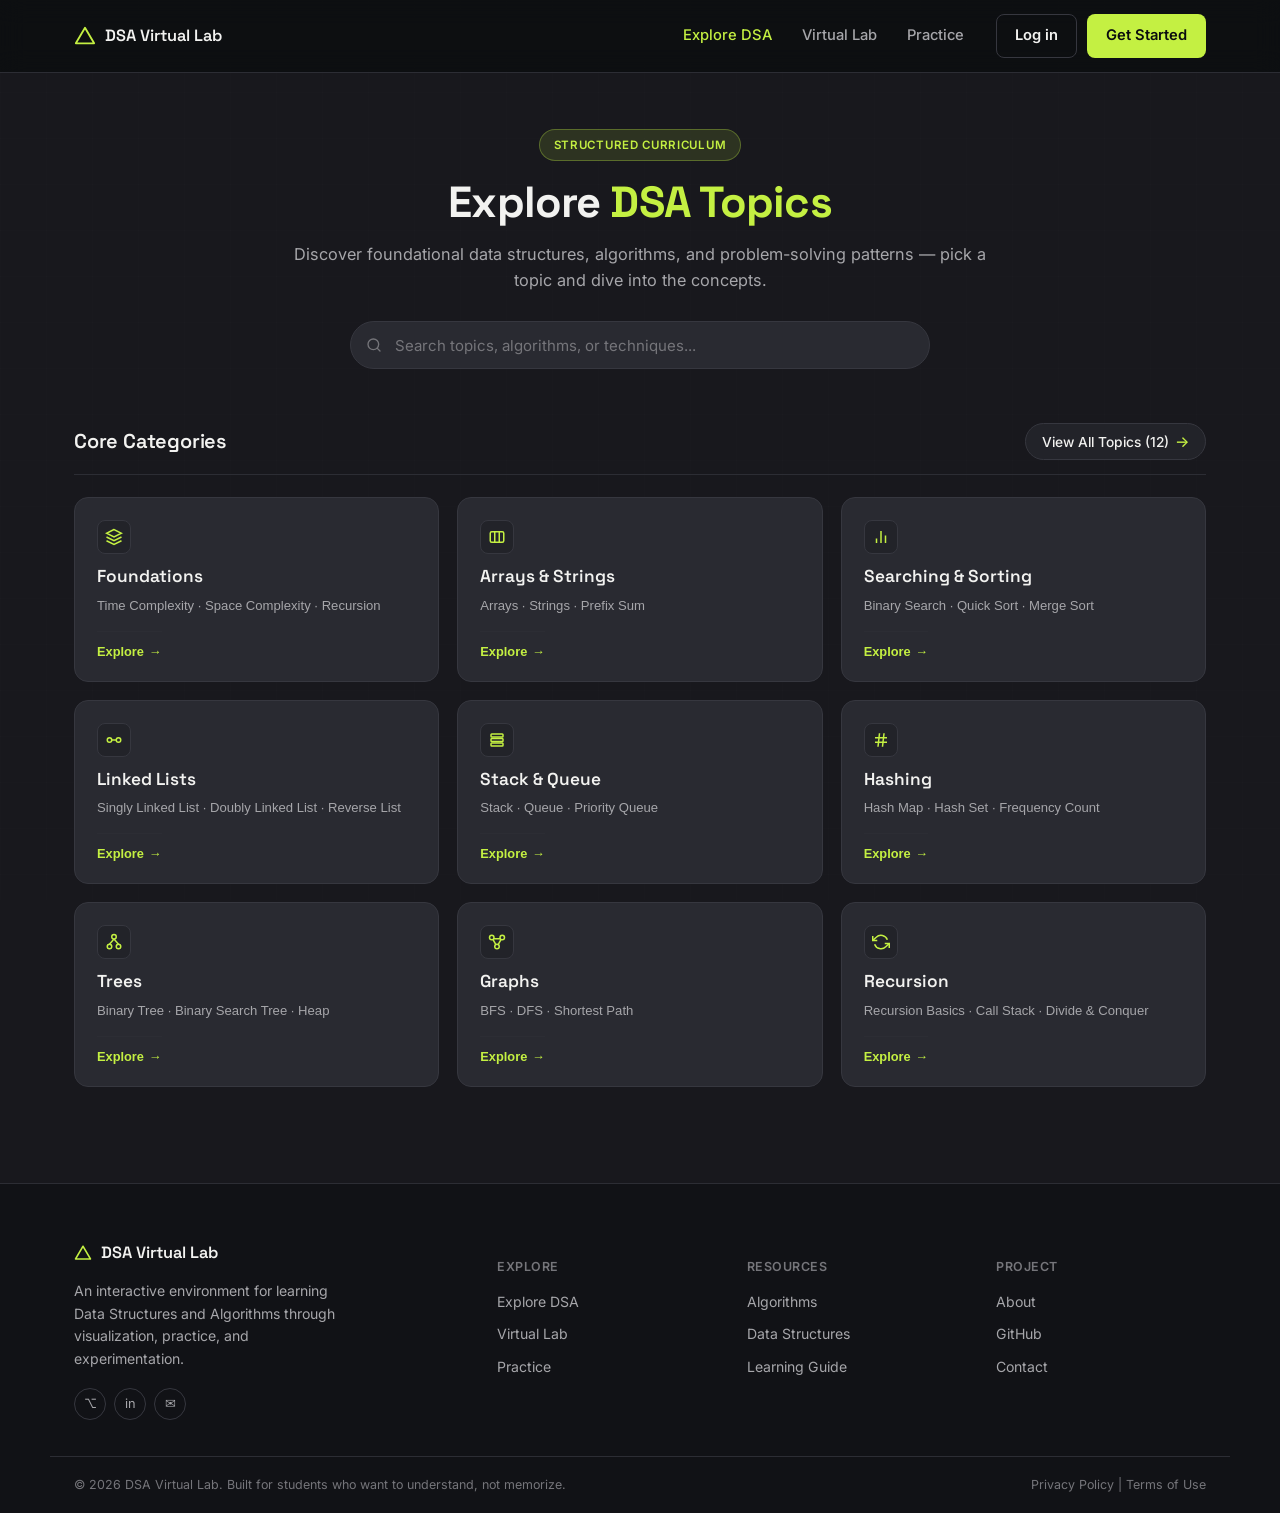
==== frontend/explore.html @ 79d5a8ce "Add Explore DSA page with topic cards, searchable sidebar, and concept detail view" ====
<!DOCTYPE html>
<html lang="en">
<head>
<meta charset="UTF-8">
<meta name="viewport" content="width=device-width, initial-scale=1.0">
<title>Explore DSA — DSA Virtual Lab</title>
<link rel="preconnect" href="https://fonts.googleapis.com">
<link rel="preconnect" href="https://fonts.gstatic.com" crossorigin>
<link href="https://fonts.googleapis.com/css2?family=Space+Grotesk:wght@500;600;700&family=Inter:wght@400;500;600&family=JetBrains+Mono:wght@400;500&display=swap" rel="stylesheet">
<link rel="stylesheet" href="css/style.css">
<link rel="stylesheet" href="css/explore.css">
</head>
<body>

<a class="skip-link" href="#main">Skip to content</a>

<!-- NAVBAR (same structure/classes as Home, so it inherits the shared look) -->
<header class="navbar" id="navbar">
  <div class="navbar-inner">
    <a href="index.html" class="brand">
      <span class="brand-mark" aria-hidden="true">
        <svg width="22" height="22" viewBox="0 0 24 24" fill="none"><path d="M12 3L22 20H2L12 3Z" stroke="currentColor" stroke-width="2" stroke-linejoin="round"/></svg>
      </span>
      <span>DSA Virtual Lab</span>
    </a>

    <nav class="nav-links" id="navLinks">
      <a href="explore.html" class="active">Explore DSA</a>
      <a href="index.html#virtual-lab">Virtual Lab</a>
      <a href="index.html#how-it-helps">Practice</a>
    </nav>

    <div class="navbar-actions" data-authed="false">
      <a href="#" class="btn btn-outline btn-compact">Log in</a>
      <a href="#" class="btn btn-primary btn-compact">Get Started</a>
    </div>

    <button class="nav-toggle" id="navToggle" aria-label="Toggle menu" aria-expanded="false">
      <span></span><span></span><span></span>
    </button>
  </div>
</header>

<main id="main">

  <!-- STATE 1: EXPLORE LANDING -->
  <section class="explore-landing" id="exploreLanding">
    <div class="section-inner">
      <div class="landing-hero">
        <span class="pill">Structured Curriculum</span>
        <h1 class="explore-title">Explore <span class="ink-lime">DSA Topics</span></h1>
        <p class="explore-sub">Discover foundational data structures, algorithms, and problem-solving patterns — pick a topic and dive into the concepts.</p>

        <div class="explore-search-wrap">
          <div class="explore-search">
            <span class="search-icon" aria-hidden="true">
              <svg width="16" height="16" viewBox="0 0 24 24" fill="none" stroke="currentColor" stroke-width="2" stroke-linecap="round" stroke-linejoin="round"><circle cx="11" cy="11" r="8"></circle><line x1="21" y1="21" x2="16.65" y2="16.65"></line></svg>
            </span>
            <input type="search" id="landingSearch" placeholder="Search topics, algorithms, or techniques..." autocomplete="off">
            <button class="search-clear-btn" id="landingSearchClear" type="button" aria-label="Clear search" hidden>×</button>
          </div>
        </div>
      </div>

      <div class="topic-grid-header">
        <div class="topic-grid-heading">
          <h2>Core Categories</h2>
        </div>
        <button class="view-all-topics-btn" id="viewAllTopicsBtn" type="button">
          <span id="viewAllTopicsLabel">View All Topics</span> <span class="btn-arrow" aria-hidden="true">→</span>
        </button>
      </div>

      <div class="topic-grid" id="topicGrid">
        <!-- topic/category cards injected by explore.js -->
      </div>
    </div>
  </section>

  <!-- STATE 2: CONCEPT VIEW -->
  <section class="concept-view" id="conceptView" hidden>
    <div class="section-inner concept-inner">

      <div class="concept-top-bar">
        <button class="back-link" id="backToTopics" type="button">
          <span class="back-arrow" aria-hidden="true">←</span> Back to All Topics
        </button>
      </div>

      <div class="workspace">

        <!-- LEFT: sidebar (independently scrollable) -->
        <aside class="sidebar" id="sidebar" aria-label="DSA Curriculum Topics">
          <div class="sidebar-head">
            <div class="sidebar-title-row">
              <h2>DSA Concepts</h2>
            </div>
            <div class="sidebar-search">
              <span class="search-icon" aria-hidden="true">
                <svg width="14" height="14" viewBox="0 0 24 24" fill="none" stroke="currentColor" stroke-width="2" stroke-linecap="round" stroke-linejoin="round"><circle cx="11" cy="11" r="8"></circle><line x1="21" y1="21" x2="16.65" y2="16.65"></line></svg>
              </span>
              <input type="search" id="sidebarSearch" placeholder="Filter concepts..." autocomplete="off">
              <button class="sidebar-search-clear" id="sidebarSearchClear" type="button" aria-label="Clear filter" hidden>×</button>
            </div>
          </div>
          <nav class="sidebar-nav" id="sidebarNav">
            <!-- category groups + concept links injected by explore.js -->
          </nav>
        </aside>

        <!-- Mobile drawer toggle -->
        <button class="sidebar-toggle" id="sidebarToggle" aria-expanded="false" type="button">
          <span id="sidebarToggleLabel">Topic Navigation</span> <span class="toggle-icon">▾</span>
        </button>

        <!-- RIGHT: concept content -->
        <article class="concept-content" id="conceptContent">
          <!-- rendered by explore.js -->
        </article>

      </div>
    </div>
  </section>

</main>

<!-- FOOTER (same structure as Home) -->
<footer class="footer">
  <div class="section-inner footer-inner">
    <div class="footer-brand">
      <span class="brand">
        <span class="brand-mark" aria-hidden="true">
          <svg width="18" height="18" viewBox="0 0 24 24" fill="none"><path d="M12 3L22 20H2L12 3Z" stroke="currentColor" stroke-width="2" stroke-linejoin="round"/></svg>
        </span>
        DSA Virtual Lab
      </span>
      <p>An interactive environment for learning Data Structures and Algorithms through visualization, practice, and experimentation.</p>
      <div class="social-row">
        <a href="#" class="social-btn" aria-label="GitHub">⌥</a>
        <a href="#" class="social-btn" aria-label="LinkedIn">in</a>
        <a href="#" class="social-btn" aria-label="Email">✉</a>
      </div>
    </div>

    <div class="footer-col">
      <h4>Explore</h4>
      <a href="explore.html">Explore DSA</a>
      <a href="index.html#virtual-lab">Virtual Lab</a>
      <a href="index.html#how-it-helps">Practice</a>
    </div>

    <div class="footer-col">
      <h4>Resources</h4>
      <a href="#">Algorithms</a>
      <a href="#">Data Structures</a>
      <a href="#">Learning Guide</a>
    </div>

    <div class="footer-col">
      <h4>Project</h4>
      <a href="#">About</a>
      <a href="#">GitHub</a>
      <a href="#">Contact</a>
    </div>
  </div>
  <div class="footer-bottom">
    <span>© 2026 DSA Virtual Lab. Built for students who want to understand, not memorize.</span>
    <span class="footer-legal"><a href="#">Privacy Policy</a> | <a href="#">Terms of Use</a></span>
  </div>
</footer>

<script src="js/script.js"></script>
<script src="js/explore.js"></script>
</body>
</html>
---- frontend/css/style.css ----
:root {
  --bg: #0A0C0E;
  --surface: #16181B;
  --surface-2: #1D2023;
  --border: #2A2D31;
  --border-soft: #212427;

  --ink: #F3F4F1;
  --ink-soft: #9CA0A3;
  --ink-faint: #64686C;

  --lime: #C6FF4E;
  --lime-dim: rgba(198, 255, 78, 0.12);
  --lime-line: rgba(198, 255, 78, 0.3);

  --font-head: 'Space Grotesk', 'Inter', sans-serif;
  --font-body: 'Inter', sans-serif;
  --font-mono: 'JetBrains Mono', monospace;

  --radius-sm: 8px;
  --radius-md: 14px;
  --radius-lg: 18px;

  --shadow-card: 0 1px 2px rgba(0,0,0,0.3), 0 12px 32px rgba(0,0,0,0.4);
}

* { box-sizing: border-box; }
html { scroll-behavior: smooth; }

body {
  margin: 0;
  background: var(--bg);
  color: var(--ink);
  font-family: var(--font-body);
  line-height: 1.6;
  -webkit-font-smoothing: antialiased;
  position: relative;
}

body::before {
  content: "";
  position: fixed;
  inset: 0;
  pointer-events: none;
  z-index: 0;
  opacity: 0.4;
  background-image:
    linear-gradient(rgba(255,255,255,0.02) 1px, transparent 1px),
    linear-gradient(90deg, rgba(255,255,255,0.02) 1px, transparent 1px);
  background-size: 46px 46px;
}

h1, h2, h3 { font-family: var(--font-head); color: var(--ink); margin: 0; line-height: 1.14; }
p { color: var(--ink-soft); margin: 0; }
a { color: inherit; text-decoration: none; }

.ink-lime { color: var(--lime); }

.skip-link { position: absolute; left: -9999px; top: 0; background: var(--lime); color: #0A0C0E; padding: 10px 16px; border-radius: var(--radius-sm); z-index: 300; }
.skip-link:focus { left: 16px; top: 16px; }
:focus-visible { outline: 2px solid var(--lime); outline-offset: 2px; }

main, header, footer { position: relative; z-index: 1; }

.section-inner { max-width: 1180px; margin: 0 auto; padding: 0 24px; position: relative; z-index: 1; }
.section { padding: 96px 0; }
.section h2 { font-size: clamp(1.6rem, 2.6vw, 2.1rem); }
.section-sub { margin: 16px 0 28px; font-size: 1rem; max-width: 46ch; color: var(--ink-soft); }
.section-muted { background: #111316; border-top: 1px solid var(--border-soft); border-bottom: 1px solid var(--border-soft); }

.pill { display: inline-flex; align-items: center; font-size: 0.72rem; font-weight: 600; letter-spacing: 0.06em; text-transform: uppercase; color: var(--lime); background: var(--lime-dim); border: 1px solid var(--lime-line); padding: 6px 14px; border-radius: 999px; margin-bottom: 20px; }

/* ---------- Buttons ---------- */
.btn { display: inline-flex; align-items: center; justify-content: center; gap: 6px; padding: 11px 22px; border-radius: var(--radius-sm); font-weight: 600; font-size: 0.92rem; border: 1px solid transparent; cursor: pointer; transition: all 0.15s ease; white-space: nowrap; }
.btn-primary { background: var(--lime); color: #0A0C0E; }
.btn-primary:hover { background: #D9FF7A; box-shadow: 0 0 24px rgba(198,255,78,0.3); transform: translateY(-1px); }
.btn-outline { background: transparent; color: var(--ink); border-color: var(--border); }
.btn-outline:hover { border-color: var(--lime); color: var(--lime); }
.btn-lg { padding: 14px 26px; font-size: 0.98rem; }
.btn-compact { padding: 9px 18px; }

/* ---------- Navbar ---------- */
.navbar { position: sticky; top: 0; z-index: 100; background: rgba(10,12,14,0.75); backdrop-filter: blur(12px); -webkit-backdrop-filter: blur(12px); border-bottom: 1px solid var(--border-soft); }
.navbar-inner { max-width: 1180px; margin: 0 auto; padding: 14px 24px; display: flex; align-items: center; gap: 32px; }
.brand { display: flex; align-items: center; gap: 9px; font-family: var(--font-head); font-weight: 600; font-size: 1.02rem; margin-right: auto; }
.brand-mark { color: var(--lime); display: inline-flex; }

.nav-links { display: flex; gap: 30px; font-size: 0.92rem; font-weight: 500; color: var(--ink-soft); }
.nav-links a:hover { color: var(--ink); }

.navbar-actions { display: flex; align-items: center; gap: 10px; }

.nav-toggle { display: none; flex-direction: column; justify-content: center; gap: 5px; width: 34px; height: 34px; background: none; border: none; cursor: pointer; }
.nav-toggle span { display: block; height: 2px; width: 100%; background: var(--ink); border-radius: 2px; transition: transform 0.2s ease, opacity 0.2s ease; }
.nav-toggle.open span:nth-child(1) { transform: translateY(7px) rotate(45deg); }
.nav-toggle.open span:nth-child(2) { opacity: 0; }
.nav-toggle.open span:nth-child(3) { transform: translateY(-7px) rotate(-45deg); }

/* ---------- Hero ---------- */
.hero { padding: 72px 0 100px; }

.hero-inner { max-width: 1180px; margin: 0 auto; padding: 0 24px; display: flex; gap: 56px; align-items: flex-start; }
.hero-copy { flex: 1 1 0; min-width: 0; padding-top: 20px; }
.hero-visual { flex: 1.05 1 0; min-width: 0; }

.hero h1 { font-size: clamp(1.9rem, 3.2vw, 2.5rem); letter-spacing: -0.01em; }
.hero-sub { margin-top: 18px; font-size: 1.02rem; max-width: 42ch; }
.hero-ctas { display: flex; gap: 12px; margin-top: 30px; flex-wrap: wrap; }

.hero-feature-row { display: flex; gap: 20px; margin-top: 34px; flex-wrap: wrap; font-size: 0.8rem; color: var(--ink-faint); }
.hero-feature-row span { display: inline-flex; align-items: center; gap: 6px; }
.fi { font-style: normal; color: var(--lime); font-size: 0.85rem; }

/* ---------- Lab window ---------- */
.panel { background: var(--surface); border: 1px solid var(--border); border-radius: var(--radius-lg); box-shadow: var(--shadow-card); position: relative; z-index: 1; }
.lab-window { padding: 22px; }
.lab-window-head { display: flex; justify-content: space-between; align-items: center; margin-bottom: 20px; flex-wrap: wrap; gap: 10px; }
.lab-select { display: flex; align-items: center; gap: 6px; background: var(--surface-2); border: 1px solid var(--border); border-radius: var(--radius-sm); padding: 7px 14px; }
.lab-select-value { font-size: 0.85rem; font-weight: 600; color: var(--ink); }
.chev { font-size: 0.7rem; color: var(--ink-faint); }
.step-nav { display: flex; align-items: center; gap: 10px; }
.step-arrow { width: 26px; height: 26px; border-radius: 6px; border: 1px solid var(--border); background: var(--surface-2); color: var(--ink-soft); cursor: pointer; font-size: 0.9rem; }
.step-arrow:hover { border-color: var(--lime); color: var(--lime); }
.lab-step-pill { font-size: 0.78rem; color: var(--ink-faint); }

.lab-body { display: flex; gap: 16px; margin-bottom: 16px; }
.lab-array-col { flex: 1; min-width: 0; }
.array-row { display: flex; gap: 7px; }
.cell { flex: 1; aspect-ratio: 1; display: flex; align-items: center; justify-content: center; background: var(--surface-2); border: 1px solid var(--border); border-radius: var(--radius-sm); font-family: var(--font-head); font-weight: 600; font-size: 0.98rem; color: var(--ink-soft); }
.cell.active { background: var(--lime-dim); border-color: var(--lime); color: var(--lime); }

.pointer-row { display: flex; gap: 7px; margin-top: 8px; }
.pointer { flex: 1; text-align: center; font-size: 0.66rem; color: var(--ink-faint); display: flex; flex-direction: column; align-items: center; gap: 2px; }
.pointer-active { color: var(--lime); }
.arrow-up { font-size: 0.8rem; }

.var-panel { flex: 0 0 108px; background: var(--surface-2); border: 1px solid var(--border); border-radius: var(--radius-sm); padding: 12px; }
.var-panel-title { display: block; font-size: 0.66rem; color: var(--ink-faint); text-transform: uppercase; letter-spacing: 0.04em; margin-bottom: 10px; }
.var-line { display: flex; justify-content: space-between; font-size: 0.78rem; margin-bottom: 8px; color: var(--ink-soft); }
.var-line strong { color: var(--ink); font-weight: 600; }

.lab-msg-box { background: var(--surface-2); border: 1px solid var(--border-soft); border-radius: var(--radius-sm); padding: 12px 14px; margin-bottom: 18px; }
.lab-msg-box p { font-size: 0.83rem; color: var(--ink-soft); }

.lab-controls { display: flex; align-items: center; gap: 8px; flex-wrap: wrap; }
.ctrl-btn { border: 1px solid var(--border); background: var(--surface-2); color: var(--ink-soft); border-radius: var(--radius-sm); padding: 8px 14px; cursor: pointer; font-size: 0.8rem; font-weight: 500; transition: border-color 0.15s ease, color 0.15s ease; }
.ctrl-btn:hover { border-color: var(--lime); color: var(--lime); }
.ctrl-btn-primary { background: var(--lime); color: #0A0C0E; border-color: var(--lime); font-weight: 600; }
.ctrl-btn-primary:hover { background: #D9FF7A; color: #0A0C0E; }
.speed-mini { display: flex; align-items: center; gap: 6px; font-size: 0.72rem; color: var(--ink-faint); margin-left: auto; }
.speed-mini input { accent-color: var(--lime); }

/* ---------- Journey (used in "How It Helps") ---------- */
.journey-row { display: flex; align-items: stretch; gap: 10px; }
.journey-card { flex: 1; min-width: 0; background: var(--surface); border: 1px solid var(--border); border-radius: var(--radius-md); padding: 18px 14px; text-align: center; }
.journey-card-active { border-color: var(--lime); box-shadow: 0 0 0 1px var(--lime-line); }
.journey-icon { width: 38px; height: 38px; border-radius: 50%; border: 1px solid var(--border); display: flex; align-items: center; justify-content: center; margin: 0 auto 12px; color: var(--lime); font-size: 0.9rem; overflow: hidden; }
.journey-card h3 { font-size: 0.9rem; margin-bottom: 6px; }
.journey-card p { font-size: 0.75rem; }
.journey-arrow { color: var(--ink-faint); align-self: center; font-size: 0.9rem; }

/* ---------- Section 1: flow row + state chips ---------- */
.flow-row { display: flex; align-items: center; gap: 10px; flex-wrap: wrap; margin-bottom: 24px; }
.flow-node { background: var(--surface); border: 1px solid var(--border); border-radius: 999px; padding: 10px 18px; font-size: 0.82rem; font-weight: 600; color: var(--ink-soft); }
.flow-node-active { background: var(--lime-dim); border-color: var(--lime); color: var(--lime); }
.flow-arrow { color: var(--ink-faint); font-size: 0.95rem; }
.state-chip-row { display: flex; gap: 10px; flex-wrap: wrap; }
.state-chip { font-size: 0.8rem; color: var(--ink-faint); border: 1px solid var(--border-soft); border-radius: 999px; padding: 6px 14px; }

/* ---------- Section 3: benefit list + filmstrip ---------- */
.tech-layout { display: flex; gap: 56px; align-items: center; }
.tech-copy { flex: 0.85 1 0; min-width: 0; }
.benefit-list { margin-top: 8px; display: flex; flex-direction: column; gap: 12px; list-style: none; padding: 0; }
.benefit-list li { display: flex; align-items: center; gap: 10px; font-size: 0.92rem; color: var(--ink); font-weight: 500; }
.benefit-dot { width: 6px; height: 6px; border-radius: 50%; background: var(--lime); flex-shrink: 0; }

.filmstrip-card { flex: 1.15 1 0; min-width: 0; padding: 28px 24px; }
.filmstrip-row { display: flex; align-items: flex-end; gap: 10px; overflow-x: auto; }
.film-frame { flex: 1 1 0; min-width: 80px; background: var(--surface-2); border: 1px solid var(--border); border-radius: var(--radius-sm); padding: 12px 8px; text-align: center; }
.film-frame-active { border-color: var(--lime); background: var(--lime-dim); }
.film-bars { display: flex; align-items: flex-end; justify-content: center; gap: 5px; height: 40px; margin-bottom: 10px; }
.film-bar { width: 7px; background: var(--border); border-radius: 2px; }
.film-bar-hl { background: var(--lime); }
.film-bar-done { background: var(--lime); opacity: 0.6; }
.film-label { font-size: 0.68rem; color: var(--ink-faint); }
.film-label-done { color: var(--lime); font-weight: 600; }
.film-arrow { color: var(--ink-faint); font-size: 0.85rem; padding-bottom: 20px; }

/* ---------- Final CTA ---------- */
.final-cta { position: relative; padding: 90px 0; text-align: center; border-top: 1px solid var(--border-soft); overflow: hidden; }
.wave-bg { position: absolute; inset: 0; opacity: 0.7; pointer-events: none; }
.final-cta h2 { font-size: clamp(1.5rem, 2.8vw, 2rem); margin-bottom: 12px; }
.final-cta p { font-size: 0.98rem; max-width: 44ch; margin: 0 auto 28px; }

/* ---------- Footer ---------- */
.footer { background: var(--bg); border-top: 1px solid var(--border-soft); padding-top: 56px; position: relative; }
.footer-inner { display: flex; flex-wrap: wrap; gap: 40px; padding-bottom: 36px; }
.footer-brand { flex: 1.8 1 240px; }
.footer-brand p { margin-top: 14px; font-size: 0.88rem; max-width: 32ch; }
.social-row { display: flex; gap: 8px; margin-top: 18px; }
.social-btn { width: 32px; height: 32px; border-radius: 50%; border: 1px solid var(--border); display: flex; align-items: center; justify-content: center; font-size: 0.8rem; color: var(--ink-soft); }
.social-btn:hover { border-color: var(--lime); color: var(--lime); }
.footer-col { flex: 1 1 130px; }
.footer-col h4 { font-family: var(--font-body); font-size: 0.78rem; color: var(--ink-faint); font-weight: 600; margin-bottom: 14px; text-transform: uppercase; letter-spacing: 0.04em; }
.footer-col a { display: block; font-size: 0.88rem; color: var(--ink-soft); margin-bottom: 10px; }
.footer-col a:hover { color: var(--lime); }
.footer-bottom { border-top: 1px solid var(--border-soft); padding: 18px 24px; display: flex; justify-content: space-between; flex-wrap: wrap; gap: 8px; font-size: 0.78rem; color: var(--ink-faint); max-width: 1180px; margin: 0 auto; }
.footer-legal a { color: var(--ink-faint); }
.footer-legal a:hover { color: var(--lime); }

/* ---------- Responsive ---------- */
@media (max-width: 1024px) {
  .hero-inner { flex-direction: column; }
  .hero-copy, .hero-visual { flex-basis: auto; width: 100%; }
  .journey-row { flex-wrap: wrap; }
  .journey-card { flex: 1 1 calc(50% - 10px); }
  .journey-arrow { display: none; }
  .tech-layout { flex-direction: column; }
  .tech-copy, .filmstrip-card { flex-basis: auto; width: 100%; }
}

@media (max-width: 720px) {
  .nav-links, .navbar-actions { display: none; }
  .nav-toggle { display: flex; }
  .navbar.menu-open .nav-links { display: flex; flex-direction: column; position: absolute; top: 100%; left: 0; right: 0; background: var(--surface); border-bottom: 1px solid var(--border); padding: 16px 24px 20px; gap: 12px; }
  .navbar.menu-open .navbar-actions { display: flex; position: absolute; top: calc(100% + 168px); left: 0; right: 0; background: var(--surface); padding: 0 24px 20px; gap: 10px; }
  .lab-body { flex-direction: column; }
  .var-panel { flex-basis: auto; }
  .journey-card { flex-basis: 100%; }
  .footer-brand, .footer-col { flex-basis: 100%; }
  .footer-bottom { flex-direction: column; text-align: center; }
}
---- frontend/css/explore.css ----
/* ==========================================================
   Explore DSA Stylesheet
   Theme: Graphite (#18181D) + Lime Green (#C4F042)
   ========================================================== */

:root {
  --bg: #18181D;
  --surface-2: #222329;
  --surface: #292A31;
  --border: #36373F;
  --border-soft: #2C2D34;

  --ink: #F2F2F0;
  --ink-soft: #A6A6AA;
  --ink-faint: #75757A;

  --lime: #C4F042;
  --lime-hover: #D4FF63;
  --lime-dim: rgba(196, 240, 66, 0.12);
  --lime-line: rgba(196, 240, 66, 0.3);

  --footer-bg: #111216;
  --code-bg: #111216;

  --radius-sm: 8px;
  --radius-md: 14px;
  --radius-lg: 18px;

  --font-head: 'Space Grotesk', 'Inter', sans-serif;
  --font-body: 'Inter', sans-serif;
  --font-mono: 'JetBrains Mono', monospace;
}

/* Base resets & layout */
* { box-sizing: border-box; }

body {
  background-color: var(--bg);
  color: var(--ink);
  font-family: var(--font-body);
}

.footer { background: var(--footer-bg); }
.nav-links a.active { color: var(--lime); }
.btn-primary:hover {
  background: var(--lime-hover);
  box-shadow: 0 0 20px rgba(196, 240, 66, 0.28);
}

/* Hide the browser's native (blue) clear button on search inputs.
   We use our own custom white clear buttons instead. */
input[type="search"] {
  -webkit-appearance: none;
  appearance: none;
}
input[type="search"]::-webkit-search-cancel-button,
input[type="search"]::-webkit-search-decoration,
input[type="search"]::-webkit-search-results-button,
input[type="search"]::-webkit-search-results-decoration {
  -webkit-appearance: none;
  appearance: none;
  display: none;
}
input[type="search"]::-ms-clear,
input[type="search"]::-ms-reveal {
  display: none;
  width: 0;
  height: 0;
}

/* ==========================================================
   STATE 1: EXPLORE LANDING
   ========================================================== */

.explore-landing {
  padding: 56px 0 96px;
}

.landing-hero {
  text-align: center;
  max-width: 720px;
  margin: 0 auto;
  display: flex;
  flex-direction: column;
  align-items: center;
}

.landing-hero .pill {
  margin-bottom: 16px;
}

.explore-title {
  font-size: clamp(2rem, 3.4vw, 2.75rem);
  font-weight: 700;
  letter-spacing: -0.02em;
  line-height: 1.15;
}

.explore-sub {
  margin-top: 14px;
  font-size: 1.02rem;
  color: var(--ink-soft);
  line-height: 1.6;
}

/* Centered & Compact Search Bar (approx 500-650px) */
.explore-search-wrap {
  width: 100%;
  max-width: 580px;
  margin: 28px auto 0;
}

.explore-search {
  position: relative;
  width: 100%;
  display: flex;
  align-items: center;
}

.explore-search .search-icon {
  position: absolute;
  left: 16px;
  display: flex;
  align-items: center;
  justify-content: center;
  color: var(--ink-faint);
  pointer-events: none;
  transition: color 0.15s ease;
}

.explore-search input {
  width: 100%;
  height: 48px;
  background: var(--surface);
  border: 1px solid var(--border);
  border-radius: 999px;
  color: var(--ink);
  font-family: var(--font-body);
  font-size: 0.94rem;
  padding: 0 46px 0 44px;
  outline: none;
  transition: border-color 0.2s ease, box-shadow 0.2s ease, background 0.2s ease;
}

.explore-search input:focus {
  border-color: var(--lime);
  background: var(--surface-2);
  box-shadow: 0 0 0 3px var(--lime-dim);
}

/* Search icon turns lime on hover AND on focus */
.explore-search:hover .search-icon,
.explore-search:focus-within .search-icon {
  color: var(--lime);
}

.explore-search input::placeholder {
  color: var(--ink-faint);
}

/* Custom clear (×) button — white at rest, lime on hover */
.search-clear-btn {
  position: absolute;
  right: 14px;
  background: none;
  border: none;
  color: var(--ink);
  font-size: 1.3rem;
  line-height: 1;
  cursor: pointer;
  padding: 4px 6px;
  display: flex;
  align-items: center;
  justify-content: center;
  border-radius: 50%;
  transition: color 0.15s ease;
}

.search-clear-btn:hover {
  color: var(--lime);
}

/* FIX: display:flex above overrides the [hidden] attribute,
   which made the × always visible even with an empty field. */
.search-clear-btn[hidden] {
  display: none;
}

/* Topic Grid Section Header */
.topic-grid-header {
  display: flex;
  align-items: center;
  justify-content: space-between;
  margin-top: 54px;
  margin-bottom: 22px;
  padding-bottom: 14px;
  border-bottom: 1px solid var(--border-soft);
  flex-wrap: wrap;
  gap: 12px;
}

.topic-grid-heading {
  display: flex;
  align-items: center;
  gap: 12px;
}

.topic-grid-heading h2 {
  font-size: 1.25rem;
  font-weight: 600;
  letter-spacing: -0.01em;
}

.view-all-topics-btn {
  display: inline-flex;
  align-items: center;
  gap: 6px;
  background: var(--surface-2);
  border: 1px solid var(--border);
  color: var(--ink);
  font-family: var(--font-body);
  font-size: 0.86rem;
  font-weight: 500;
  padding: 8px 16px;
  border-radius: 999px;
  cursor: pointer;
  transition: all 0.15s ease;
}

.view-all-topics-btn .btn-arrow {
  color: var(--lime);
  font-size: 0.95rem;
  transition: transform 0.15s ease;
}

.view-all-topics-btn:hover {
  border-color: var(--lime);
  color: var(--lime);
  background: var(--lime-dim);
}

.view-all-topics-btn:hover .btn-arrow {
  transform: translateX(3px);
}

/* Responsive Topic Grid: 3 cols (desktop), 2 cols (tablet), 1 col (mobile) */
.topic-grid {
  display: grid;
  grid-template-columns: repeat(3, 1fr);
  gap: 18px;
}

/* Polished Topic Card */
.topic-card {
  display: flex;
  flex-direction: column;
  justify-content: space-between;
  background: var(--surface);
  border: 1px solid var(--border);
  border-radius: var(--radius-md);
  padding: 22px;
  text-align: left;
  cursor: pointer;
  position: relative;
  overflow: hidden;
  transition: transform 0.18s ease, border-color 0.18s ease, box-shadow 0.18s ease, background-color 0.18s ease;
  min-height: 175px;
}

.topic-card::before {
  content: "";
  position: absolute;
  inset: 0;
  background: linear-gradient(135deg, rgba(196, 240, 66, 0.04) 0%, transparent 60%);
  opacity: 0;
  transition: opacity 0.2s ease;
  pointer-events: none;
}

.topic-card:hover {
  transform: translateY(-2px);
  border-color: var(--lime);
  box-shadow: 0 8px 24px rgba(0, 0, 0, 0.4), 0 0 0 1px var(--lime-line);
}

.topic-card:hover::before {
  opacity: 1;
}

.topic-card-top {
  display: flex;
  align-items: center;
  justify-content: flex-start;
  gap: 10px;
  margin-bottom: 12px;
}

.topic-card-icon {
  width: 34px;
  height: 34px;
  border-radius: 8px;
  background: var(--surface-2);
  border: 1px solid var(--border);
  display: flex;
  align-items: center;
  justify-content: center;
  color: var(--lime);
  flex-shrink: 0;
}

.topic-card-title {
  font-family: var(--font-head);
  font-size: 1.08rem;
  font-weight: 600;
  color: var(--ink);
  margin-bottom: 8px;
  line-height: 1.25;
}

.topic-card-examples {
  font-size: 0.82rem;
  color: var(--ink-soft);
  line-height: 1.45;
  display: -webkit-box;
  -webkit-line-clamp: 2;
  -webkit-box-orient: vertical;
  overflow: hidden;
  margin-bottom: 16px;
}

.topic-card-examples span {
  color: var(--ink-faint);
  margin: 0 4px;
}

.topic-card-footer {
  display: flex;
  align-items: center;
  justify-content: space-between;
  margin-top: auto;
  padding-top: 12px;
  border-top: 1px solid var(--border-soft);
}

.topic-card-action {
  font-size: 0.8rem;
  font-weight: 600;
  color: var(--lime);
  display: inline-flex;
  align-items: center;
  gap: 5px;
  transition: transform 0.15s ease;
}

.topic-card:hover .topic-card-action {
  transform: translateX(3px);
  color: var(--lime-hover);
}

.topic-grid-empty {
  grid-column: 1 / -1;
  text-align: center;
  padding: 48px 24px;
  background: var(--surface-2);
  border: 1px dashed var(--border);
  border-radius: var(--radius-md);
  color: var(--ink-soft);
  font-size: 0.95rem;
}

.topic-grid-empty strong {
  color: var(--ink);
}

/* ==========================================================
   STATE 2: CONCEPT VIEW & WORKSPACE
   ========================================================== */

.concept-view {
  padding: 28px 0 96px;
}

.concept-inner {
  max-width: 1240px;
}

.concept-top-bar {
  display: flex;
  align-items: center;
  justify-content: flex-start;
  margin-bottom: 20px;
  flex-wrap: wrap;
  gap: 12px;
}

/* Back pill: text is now lime */
.back-link {
  display: inline-flex;
  align-items: center;
  gap: 6px;
  background: var(--surface-2);
  border: 1px solid var(--border);
  color: var(--ink);
  font-family: var(--font-body);
  font-size: 0.86rem;
  font-weight: 500;
  padding: 8px 16px;
  border-radius: 999px;
  cursor: pointer;
  transition: all 0.15s ease;
}

.back-link .back-arrow {
  color: var(--lime);
  font-size: 0.95rem;
  transition: transform 0.15s ease;
}

.back-link:hover {
  border-color: var(--lime);
  color: var(--lime);
  background: var(--lime-dim);
}

.back-link:hover .back-arrow {
  transform: translateX(-3px);
}

/* Workspace layout */
.workspace {
  display: flex;
  gap: 28px;
  align-items: flex-start;
  position: relative;
}

/* ==========================================================
   INDEPENDENTLY SCROLLABLE SIDEBAR
   ========================================================== */

.sidebar {
  flex: 0 0 290px;
  width: 290px;
  background: var(--surface-2);
  border: 1px solid var(--border);
  border-radius: var(--radius-md);
  padding: 18px 16px;
  position: sticky;
  top: 84px;
  height: calc(100vh - 104px);
  max-height: calc(100vh - 104px);
  display: flex;
  flex-direction: column;
  overflow: hidden; /* Header stays pinned, nav scrolls */
}

.sidebar-head {
  flex-shrink: 0;
  padding-bottom: 14px;
  border-bottom: 1px solid var(--border);
}

.sidebar-title-row {
  display: flex;
  align-items: center;
  justify-content: space-between;
  margin-bottom: 12px;
}

.sidebar-title-row h2 {
  font-size: 0.95rem;
  font-weight: 600;
  color: var(--ink);
  letter-spacing: -0.01em;
}

.sidebar-search {
  position: relative;
  width: 100%;
}

.sidebar-search .search-icon {
  position: absolute;
  left: 10px;
  top: 50%;
  transform: translateY(-50%);
  color: var(--ink-faint);
  display: flex;
  align-items: center;
  pointer-events: none;
  transition: color 0.15s ease;
}

.sidebar-search:hover .search-icon,
.sidebar-search:focus-within .search-icon {
  color: var(--lime);
}

.sidebar-search input {
  width: 100%;
  background: var(--surface);
  border: 1px solid var(--border);
  border-radius: var(--radius-sm);
  color: var(--ink);
  font-family: var(--font-body);
  font-size: 0.85rem;
  padding: 8px 32px 8px 30px;
  outline: none;
  transition: border-color 0.15s ease, background 0.15s ease;
}

.sidebar-search input:focus {
  border-color: var(--lime);
  background: #191a1e;
}

.sidebar-search input::placeholder {
  color: var(--ink-faint);
}

/* Sidebar custom clear (×) — white at rest, lime on hover */
.sidebar-search-clear {
  position: absolute;
  right: 6px;
  top: 50%;
  transform: translateY(-50%);
  background: none;
  border: none;
  color: var(--ink);
  font-size: 1.15rem;
  line-height: 1;
  cursor: pointer;
  padding: 2px 6px;
  display: flex;
  align-items: center;
  justify-content: center;
  border-radius: 50%;
  transition: color 0.15s ease;
}

.sidebar-search-clear:hover {
  color: var(--lime);
}

.sidebar-search-clear[hidden] {
  display: none;
}

/* Internal Scroll Area for Sidebar Curriculum */
.sidebar-nav {
  flex: 1 1 auto;
  overflow-y: auto;
  overflow-x: hidden;
  overscroll-behavior: contain;
  padding-top: 14px;
  padding-right: 4px;
  margin-right: -4px;
}

/* Custom Scrollbar for Sidebar */
.sidebar-nav::-webkit-scrollbar {
  width: 5px;
}
.sidebar-nav::-webkit-scrollbar-track {
  background: transparent;
}
.sidebar-nav::-webkit-scrollbar-thumb {
  background: var(--border);
  border-radius: 999px;
}
.sidebar-nav::-webkit-scrollbar-thumb:hover {
  background: var(--lime);
}
.sidebar-nav {
  scrollbar-width: thin;
  scrollbar-color: var(--border) transparent;
}

/* Collapsible Category Accordion */
.sidebar-category {
  margin-bottom: 6px;
}

.sidebar-category-header {
  width: 100%;
  display: flex;
  align-items: center;
  justify-content: space-between;
  background: none;
  border: none;
  border-radius: var(--radius-sm);
  padding: 8px 10px;
  cursor: pointer;
  color: var(--ink-soft);
  font-family: var(--font-body);
  font-size: 0.74rem;
  font-weight: 600;
  text-transform: uppercase;
  letter-spacing: 0.05em;
  text-align: left;
  transition: background 0.12s ease, color 0.12s ease;
}

.sidebar-category-header:hover {
  background: var(--surface);
  color: var(--ink);
}

.sidebar-cat-left {
  display: flex;
  align-items: center;
  gap: 7px;
  min-width: 0;
}

.sidebar-cat-title {
  white-space: nowrap;
  overflow: hidden;
  text-overflow: ellipsis;
}

.sidebar-cat-right {
  display: flex;
  align-items: center;
  gap: 6px;
  flex-shrink: 0;
}

.sidebar-cat-chevron {
  font-size: 0.7rem;
  color: var(--ink-faint);
  transition: transform 0.2s ease;
}

.sidebar-category.open .sidebar-cat-chevron {
  transform: rotate(90deg);
  color: var(--lime);
}

.sidebar-concept-list {
  display: none;
  padding-left: 8px;
  margin-top: 2px;
  margin-bottom: 8px;
  border-left: 1px solid var(--border-soft);
}

.sidebar-category.open .sidebar-concept-list {
  display: block;
}

/* Concept Links with High-Contrast Active Lime State */
.sidebar-concept-link {
  display: flex;
  align-items: center;
  justify-content: space-between;
  width: 100%;
  text-align: left;
  background: transparent;
  border: none;
  border-left: 2px solid transparent;
  border-radius: 0 var(--radius-sm) var(--radius-sm) 0;
  color: var(--ink-soft);
  font-family: var(--font-body);
  font-size: 0.85rem;
  padding: 7px 10px;
  cursor: pointer;
  margin-bottom: 2px;
  transition: all 0.12s ease;
}

.sidebar-concept-link:hover {
  color: var(--ink);
  background: var(--surface);
}

.sidebar-concept-link.active {
  color: var(--lime);
  background: var(--lime-dim);
  border-left-color: var(--lime);
  font-weight: 600;
}

.sidebar-concept-link.active .link-dot {
  opacity: 1;
}

.link-dot {
  width: 5px;
  height: 5px;
  border-radius: 50%;
  background: var(--lime);
  opacity: 0;
  flex-shrink: 0;
}

.sidebar-empty {
  font-size: 0.82rem;
  color: var(--ink-faint);
  padding: 16px 8px;
  text-align: center;
}

.sidebar-toggle {
  display: none;
  width: 100%;
  background: var(--surface);
  border: 1px solid var(--border);
  border-radius: var(--radius-sm);
  color: var(--ink);
  font-family: var(--font-body);
  font-weight: 600;
  font-size: 0.9rem;
  padding: 12px 16px;
  margin-bottom: 16px;
  cursor: pointer;
  align-items: center;
  justify-content: space-between;
}

/* ==========================================================
   POLISHED CONCEPT MAIN CONTENT
   ========================================================== */

.concept-content {
  flex: 1 1 0;
  min-width: 0;
}

/* Hero block for selected concept (green top line removed) */
.concept-header-card {
  background: var(--surface);
  border: 1px solid var(--border);
  border-radius: var(--radius-md);
  padding: 28px;
  margin-bottom: 20px;
  position: relative;
  overflow: hidden;
}

/* Title on the left, pill on the right */
.concept-header-top {
  display: flex;
  align-items: flex-start;
  justify-content: space-between;
  gap: 16px;
  flex-wrap: wrap;
  margin-bottom: 10px;
}

.concept-badge {
  display: inline-flex;
  align-items: center;
  gap: 6px;
  font-size: 0.72rem;
  font-weight: 600;
  letter-spacing: 0.05em;
  text-transform: uppercase;
  color: var(--lime);
  background: var(--lime-dim);
  border: 1px solid var(--lime-line);
  padding: 5px 12px;
  border-radius: 999px;
  white-space: nowrap;
  flex-shrink: 0;
}

.concept-header-card h1 {
  font-size: clamp(1.8rem, 2.8vw, 2.3rem);
  font-weight: 700;
  letter-spacing: -0.02em;
  margin: 0;
  min-width: 0;
}

.concept-header-overview {
  font-size: 1rem;
  color: var(--ink-soft);
  line-height: 1.65;
  max-width: 80ch;
}

/* Structured Modular Concept Cards */
.concept-card {
  background: var(--surface);
  border: 1px solid var(--border);
  border-radius: var(--radius-md);
  padding: 24px;
  margin-bottom: 20px;
}

.concept-card-title {
  display: flex;
  align-items: center;
  gap: 8px;
  font-size: 0.76rem;
  font-weight: 600;
  letter-spacing: 0.05em;
  text-transform: uppercase;
  color: var(--ink-faint);
  margin-bottom: 14px;
}

.concept-card-title .card-title-icon {
  color: var(--lime);
}

.concept-card p {
  font-size: 0.94rem;
  color: var(--ink-soft);
  line-height: 1.65;
}

.concept-steps-list {
  margin: 0;
  padding: 0;
  list-style: none;
  display: flex;
  flex-direction: column;
  gap: 10px;
}

.concept-step-item {
  display: flex;
  align-items: flex-start;
  gap: 12px;
  font-size: 0.93rem;
  color: var(--ink-soft);
  line-height: 1.55;
}

.concept-step-num {
  display: flex;
  align-items: center;
  justify-content: center;
  width: 22px;
  height: 22px;
  border-radius: 6px;
  background: var(--surface-2);
  border: 1px solid var(--border);
  color: var(--lime);
  font-size: 0.72rem;
  font-weight: 600;
  flex-shrink: 0;
  margin-top: 2px;
}

/* ==========================================================
   ARRAY EXAMPLE VISUAL COMPONENT
   ========================================================== */

.visual-example-container {
  background: var(--surface-2);
  border: 1px solid var(--border-soft);
  border-radius: var(--radius-sm);
  padding: 20px;
  margin-top: 14px;
  overflow-x: auto;
}

.visual-example-desc {
  font-size: 0.88rem;
  color: var(--ink-soft);
  margin-bottom: 16px;
}

.array-visual-grid {
  display: flex;
  flex-direction: column;
  gap: 6px;
  min-width: 280px;
}

.array-indices-row {
  display: flex;
  gap: 10px;
}

.array-index-cell {
  flex: 0 0 54px;
  width: 54px;
  text-align: center;
  font-family: var(--font-mono);
  font-size: 0.74rem;
  color: var(--ink-faint);
  font-weight: 500;
}

.array-boxes-row {
  display: flex;
  gap: 10px;
}

.array-value-cell {
  flex: 0 0 54px;
  width: 54px;
  height: 52px;
  display: flex;
  align-items: center;
  justify-content: center;
  background: var(--surface);
  border: 1px solid var(--border);
  border-radius: var(--radius-sm);
  font-family: var(--font-head);
  font-weight: 600;
  font-size: 0.95rem;
  color: var(--ink);
  transition: all 0.15s ease;
}

.array-value-cell.highlight {
  background: var(--lime-dim);
  border-color: var(--lime);
  color: var(--lime);
  box-shadow: 0 0 12px rgba(196, 240, 66, 0.2);
}

.array-legend {
  margin-top: 12px;
  font-size: 0.74rem;
  color: var(--ink-faint);
  display: flex;
  align-items: center;
  gap: 8px;
}

.legend-dot {
  width: 8px;
  height: 8px;
  border-radius: 2px;
  background: var(--lime);
}

/* Operations Table */
.ops-table-wrap {
  overflow-x: auto;
  margin-top: 6px;
}

.ops-table {
  width: 100%;
  border-collapse: separate;
  border-spacing: 0;
  min-width: 480px;
}

.ops-table th {
  text-align: left;
  font-size: 0.72rem;
  text-transform: uppercase;
  letter-spacing: 0.05em;
  color: var(--ink-faint);
  padding: 10px 14px;
  background: var(--surface-2);
  border-bottom: 1px solid var(--border);
}

.ops-table th:first-child { border-top-left-radius: var(--radius-sm); }
.ops-table th:last-child { border-top-right-radius: var(--radius-sm); }

.ops-table td {
  padding: 12px 14px;
  font-size: 0.88rem;
  color: var(--ink-soft);
  border-bottom: 1px solid var(--border-soft);
}

.ops-table tr:last-child td {
  border-bottom: none;
}

.ops-table td.op-name {
  color: var(--ink);
  font-weight: 500;
}

.ops-table td.op-complexity {
  font-family: var(--font-mono);
  font-size: 0.82rem;
  color: var(--lime);
  font-weight: 600;
  white-space: nowrap;
}

/* Time & Space Complexity Row */
.complexity-grid {
  display: grid;
  grid-template-columns: repeat(2, 1fr);
  gap: 16px;
}

.complexity-card-inner {
  background: var(--surface-2);
  border: 1px solid var(--border);
  border-radius: var(--radius-sm);
  padding: 16px 20px;
  display: flex;
  flex-direction: column;
}

.complexity-card-inner span {
  font-size: 0.72rem;
  color: var(--ink-faint);
  text-transform: uppercase;
  letter-spacing: 0.05em;
  font-weight: 600;
  margin-bottom: 6px;
}

.complexity-card-inner strong {
  font-family: var(--font-head);
  font-size: 1.25rem;
  color: var(--lime);
  font-weight: 700;
  line-height: 1.2;
}

/* Pseudocode block */
.pseudocode-panel {
  background: var(--code-bg);
  border: 1px solid var(--border);
  border-radius: var(--radius-sm);
  padding: 18px 20px;
  font-family: var(--font-mono);
  font-size: 0.85rem;
  color: #B5E853;
  overflow-x: auto;
  line-height: 1.6;
}

.pseudocode-line {
  white-space: pre;
}

.pseudocode-line.comment {
  color: var(--ink-faint);
  font-style: italic;
}

/* Key Takeaways list */
.takeaways-list {
  margin: 0;
  padding: 0;
  list-style: none;
  display: flex;
  flex-direction: column;
  gap: 10px;
}

.takeaways-list li {
  display: flex;
  align-items: flex-start;
  gap: 10px;
  font-size: 0.94rem;
  color: var(--ink-soft);
  line-height: 1.6;
}

.takeaway-bullet {
  color: var(--lime);
  font-size: 1.1rem;
  line-height: 1.2;
  flex-shrink: 0;
}

/* Common Action Buttons at Bottom */
.concept-common-actions {
  display: flex;
  align-items: center;
  gap: 14px;
  margin-top: 36px;
  padding-top: 28px;
  border-top: 1px solid var(--border);
  flex-wrap: wrap;
}

.concept-common-actions .btn {
  padding: 12px 24px;
  font-size: 0.92rem;
}

/* ==========================================================
   RESPONSIVE QUERIES
   ========================================================== */

/* Tablet (<= 992px) */
@media (max-width: 992px) {
  .topic-grid {
    grid-template-columns: repeat(2, 1fr);
  }

  .sidebar {
    flex: 0 0 250px;
    width: 250px;
  }
}

/* Tablet portrait & Mobile (<= 840px) */
@media (max-width: 840px) {
  .workspace {
    flex-direction: column;
  }

  .sidebar-toggle {
    display: flex;
  }

  .sidebar {
    display: none;
    position: static;
    height: auto;
    max-height: 480px;
    width: 100%;
    flex: none;
    margin-bottom: 24px;
  }

  .sidebar.open {
    display: flex;
  }

  .sidebar-nav {
    max-height: 340px;
  }

  .complexity-grid {
    grid-template-columns: 1fr;
  }
}

/* Mobile (<= 640px) */
@media (max-width: 640px) {
  .explore-landing {
    padding: 36px 0 64px;
  }

  .topic-grid {
    grid-template-columns: 1fr;
  }

  .explore-search-wrap {
    max-width: 100%;
  }

  .concept-header-card {
    padding: 20px;
  }

  /* On small screens the pill drops above the title */
  .concept-header-top {
    flex-direction: column-reverse;
    align-items: flex-start;
    gap: 10px;
  }

  .concept-card {
    padding: 18px;
  }

  .concept-common-actions {
    flex-direction: column;
    align-items: stretch;
  }

  .concept-common-actions .btn {
    width: 100%;
  }
}
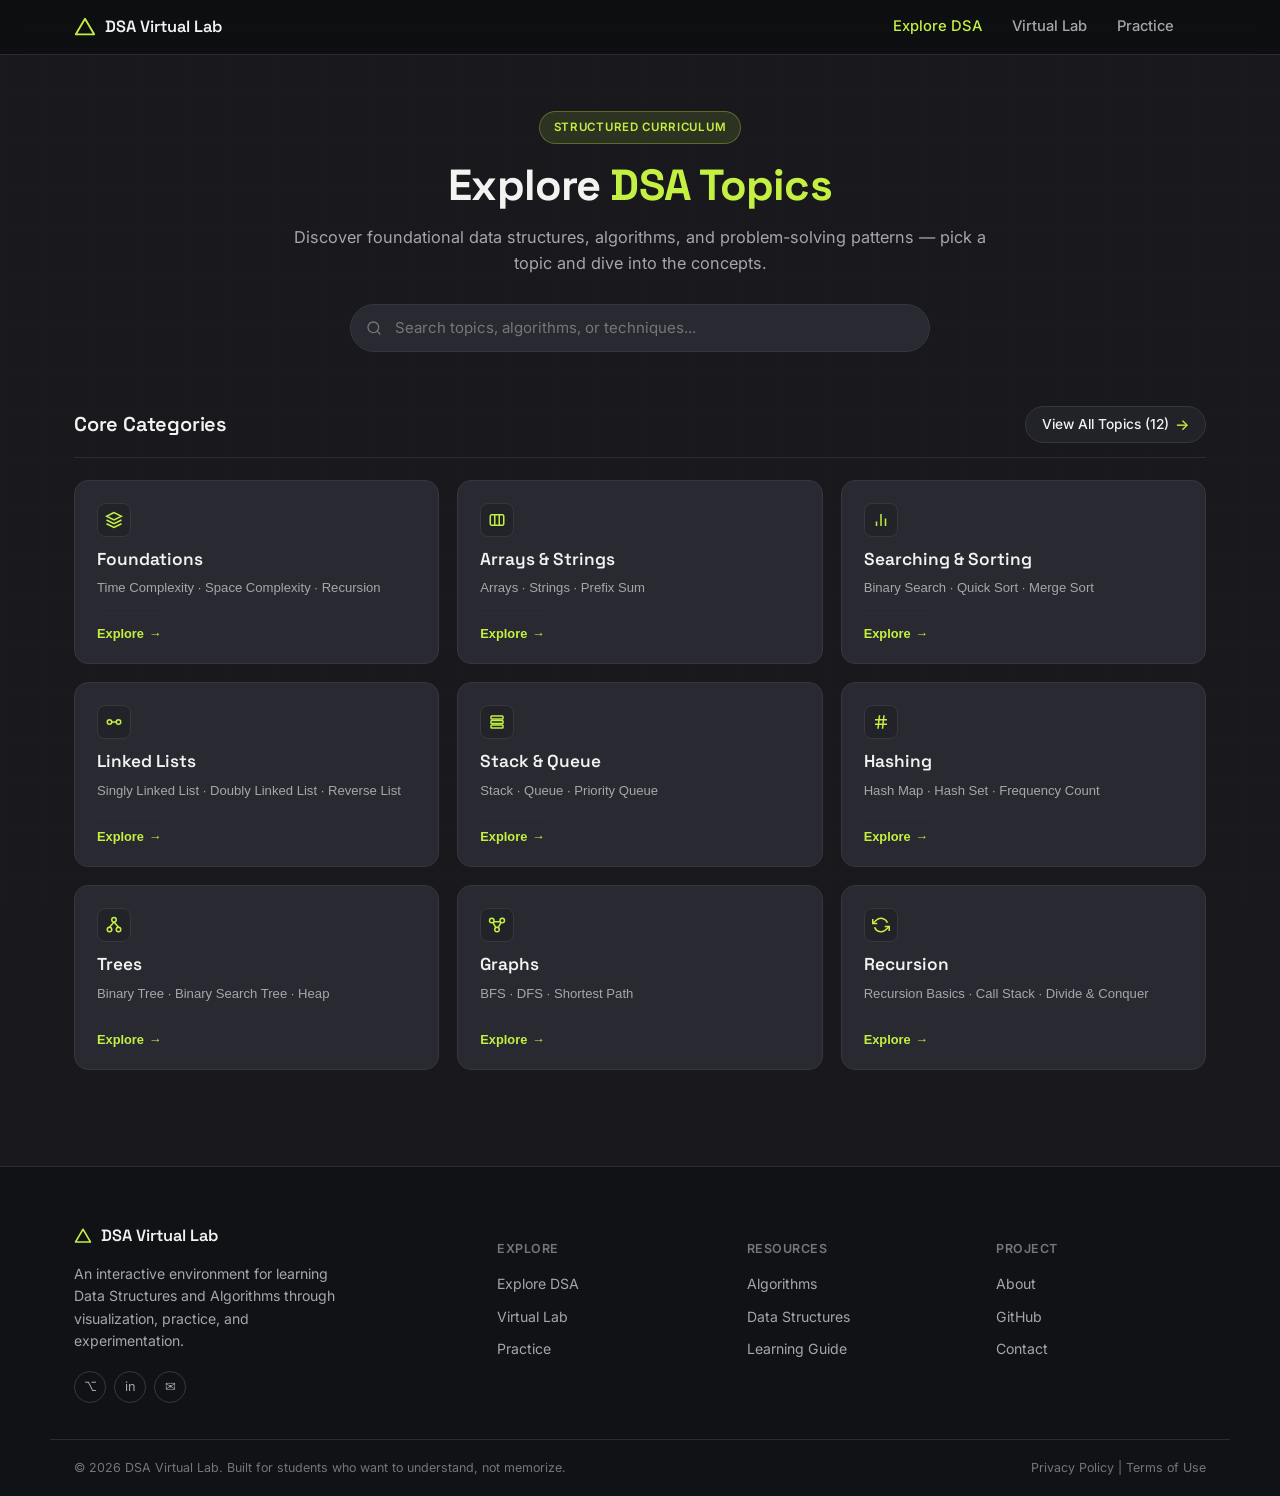
==== commit a41b5674: "Add all sorting algorithms visualization and sample file of practice page" ====
--- a/frontend/explore.html
+++ b/frontend/explore.html
@@ -26,13 +26,13 @@
 
     <nav class="nav-links" id="navLinks">
       <a href="explore.html" class="active">Explore DSA</a>
-      <a href="index.html#virtual-lab">Virtual Lab</a>
-      <a href="index.html#how-it-helps">Practice</a>
+      <a href="virtual-lab.html">Virtual Lab</a>
+      <a href="practice.html">Practice</a>
     </nav>
 
     <div class="navbar-actions" data-authed="false">
-      <a href="#" class="btn btn-outline btn-compact">Log in</a>
-      <a href="#" class="btn btn-primary btn-compact">Get Started</a>
+      <!--  <a href="#" class="btn btn-outline btn-compact">Log in</a>  -->
+      <!--  <a href="#" class="btn btn-primary btn-compact">Get Started</a>  -->
     </div>
 
     <button class="nav-toggle" id="navToggle" aria-label="Toggle menu" aria-expanded="false">
@@ -145,8 +145,8 @@
     <div class="footer-col">
       <h4>Explore</h4>
       <a href="explore.html">Explore DSA</a>
-      <a href="index.html#virtual-lab">Virtual Lab</a>
-      <a href="index.html#how-it-helps">Practice</a>
+      <a href="virtual-lab.html">Virtual Lab</a>
+      <a href="practice.html">Practice</a>
     </div>
 
     <div class="footer-col">
